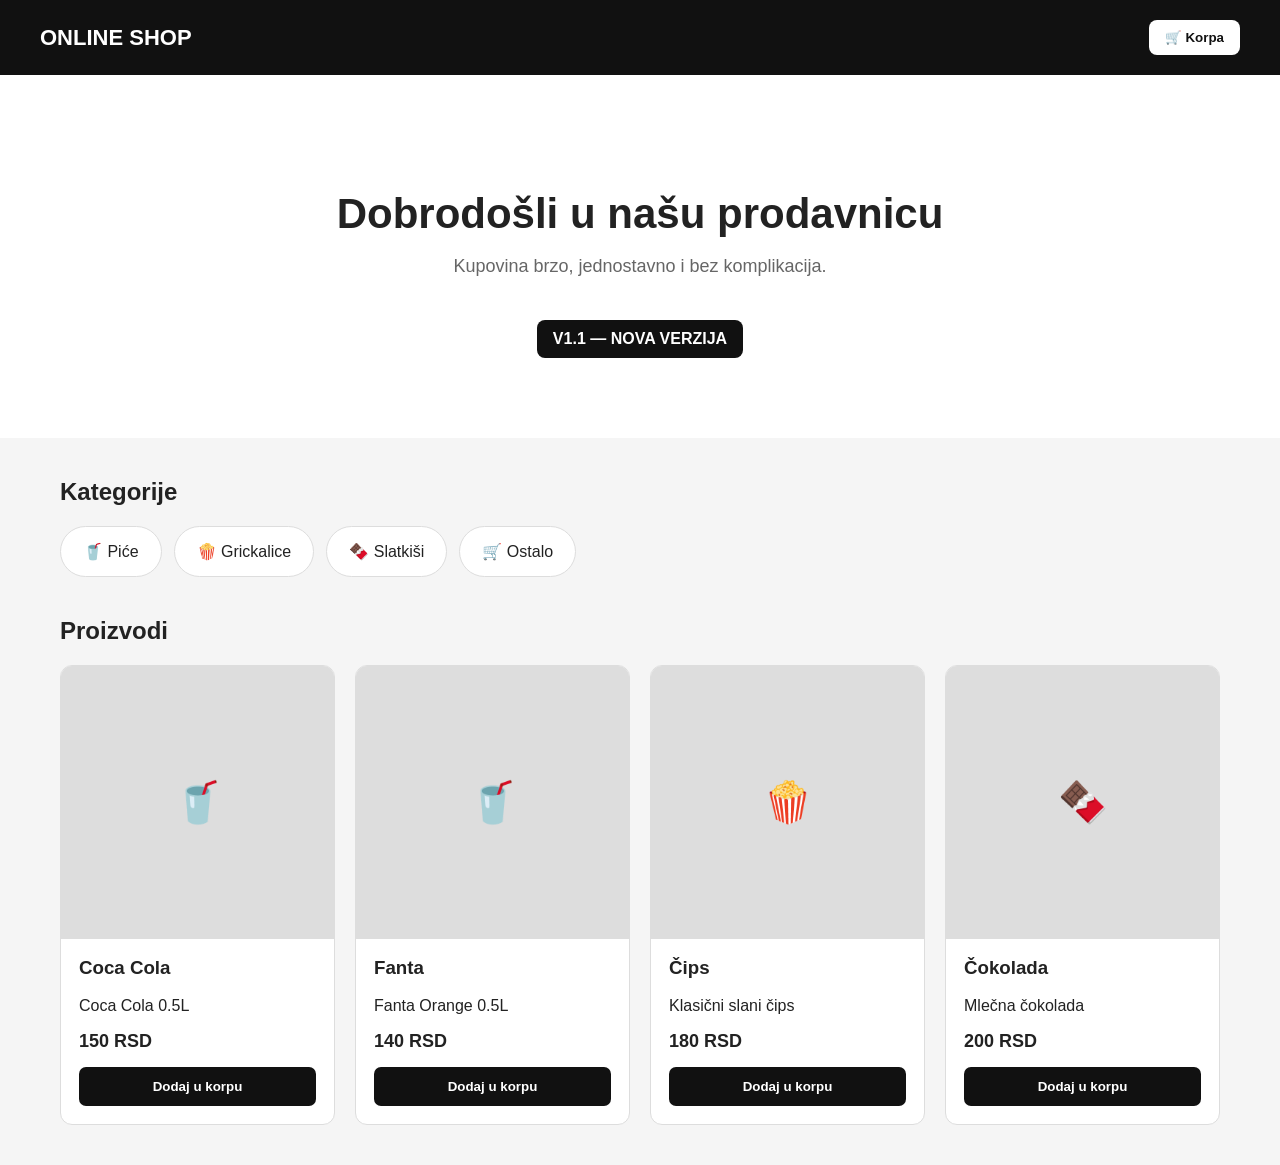
==== index.html @ a9a07c77 "Rename index.htlm to index.html" ====
<!DOCTYPE html>
<html lang="sr">
<head>
    <meta charset="UTF-8">
    <meta name="viewport" content="width=device-width, initial-scale=1.0">

    <title>Online Shop</title>

    <style>
        * {
            box-sizing: border-box;
        }

        body {
            margin: 0;
            font-family: Arial, sans-serif;
            background: #f5f5f5;
            color: #222;
        }

        header {
            background: #111;
            color: white;
            padding: 20px;
        }

        .header-inner {
            max-width: 1200px;
            margin: auto;

            display: flex;
            align-items: center;
            justify-content: space-between;
        }

        .logo {
            font-size: 22px;
            font-weight: bold;
        }

        .cart {
            background: white;
            color: #111;
            border: 0;
            padding: 10px 16px;
            border-radius: 8px;
            font-weight: bold;
        }

        .hero {
            background: white;
            text-align: center;
            padding: 80px 20px;
        }

        .hero h1 {
            font-size: 42px;
            margin-bottom: 15px;
        }

        .hero p {
            color: #666;
            font-size: 18px;
        }

        .version {
            display: inline-block;
            margin-top: 25px;
            padding: 10px 16px;
            background: #111;
            color: white;
            border-radius: 8px;
            font-weight: bold;
        }

        .section {
            max-width: 1200px;
            margin: 40px auto;
            padding: 0 20px;
        }

        .categories {
            display: flex;
            gap: 12px;
            flex-wrap: wrap;
        }

        .category {
            background: white;
            border: 1px solid #ddd;
            padding: 15px 22px;
            border-radius: 30px;
        }

        .products {
            display: grid;
            grid-template-columns: repeat(4, 1fr);
            gap: 20px;
        }

        .product {
            background: white;
            border-radius: 12px;
            overflow: hidden;
            border: 1px solid #ddd;
        }

        .product-image {
            width: 100%;
            aspect-ratio: 1;
            background: #ddd;

            display: flex;
            align-items: center;
            justify-content: center;

            font-size: 40px;
        }

        .product-info {
            padding: 18px;
        }

        .product h3 {
            margin-top: 0;
        }

        .price {
            font-size: 18px;
            font-weight: bold;
        }

        .add {
            margin-top: 15px;
            width: 100%;
            padding: 12px;

            background: #111;
            color: white;

            border: 0;
            border-radius: 7px;

            font-weight: bold;
        }

        @media (max-width: 800px) {
            .products {
                grid-template-columns: repeat(2, 1fr);
            }

            .hero h1 {
                font-size: 32px;
            }
        }

        @media (max-width: 500px) {
            .products {
                grid-template-columns: 1fr 1fr;
                gap: 10px;
            }

            .product-info {
                padding: 12px;
            }
        }
    </style>
</head>

<body>

<header>
    <div class="header-inner">
        <div class="logo">
            ONLINE SHOP
        </div>

        <button class="cart">
            🛒 Korpa
        </button>
    </div>
</header>


<section class="hero">

    <h1>
        Dobrodošli u našu prodavnicu
    </h1>

    <p>
        Kupovina brzo, jednostavno i bez komplikacija.
    </p>

    <div class="version">
        V1.1 — NOVA VERZIJA
    </div>

</section>


<section class="section">

    <h2>Kategorije</h2>

    <div class="categories">

        <div class="category">
            🥤 Piće
        </div>

        <div class="category">
            🍿 Grickalice
        </div>

        <div class="category">
            🍫 Slatkiši
        </div>

        <div class="category">
            🛒 Ostalo
        </div>

    </div>

</section>


<section class="section">

    <h2>Proizvodi</h2>

    <div class="products">

        <div class="product">

            <div class="product-image">
                🥤
            </div>

            <div class="product-info">

                <h3>Coca Cola</h3>

                <p>
                    Coca Cola 0.5L
                </p>

                <div class="price">
                    150 RSD
                </div>

                <button class="add">
                    Dodaj u korpu
                </button>

            </div>

        </div>


        <div class="product">

            <div class="product-image">
                🥤
            </div>

            <div class="product-info">

                <h3>Fanta</h3>

                <p>
                    Fanta Orange 0.5L
                </p>

                <div class="price">
                    140 RSD
                </div>

                <button class="add">
                    Dodaj u korpu
                </button>

            </div>

        </div>


        <div class="product">

            <div class="product-image">
                🍿
            </div>

            <div class="product-info">

                <h3>Čips</h3>

                <p>
                    Klasični slani čips
                </p>

                <div class="price">
                    180 RSD
                </div>

                <button class="add">
                    Dodaj u korpu
                </button>

            </div>

        </div>


        <div class="product">

            <div class="product-image">
                🍫
            </div>

            <div class="product-info">

                <h3>Čokolada</h3>

                <p>
                    Mlečna čokolada
                </p>

                <div class="price">
                    200 RSD
                </div>

                <button class="add">
                    Dodaj u korpu
                </button>

            </div>

        </div>

    </div>

</section>


<script>

    console.log("ONLINE SHOP V1.1 je učitan.");

</script>

</body>
</html>
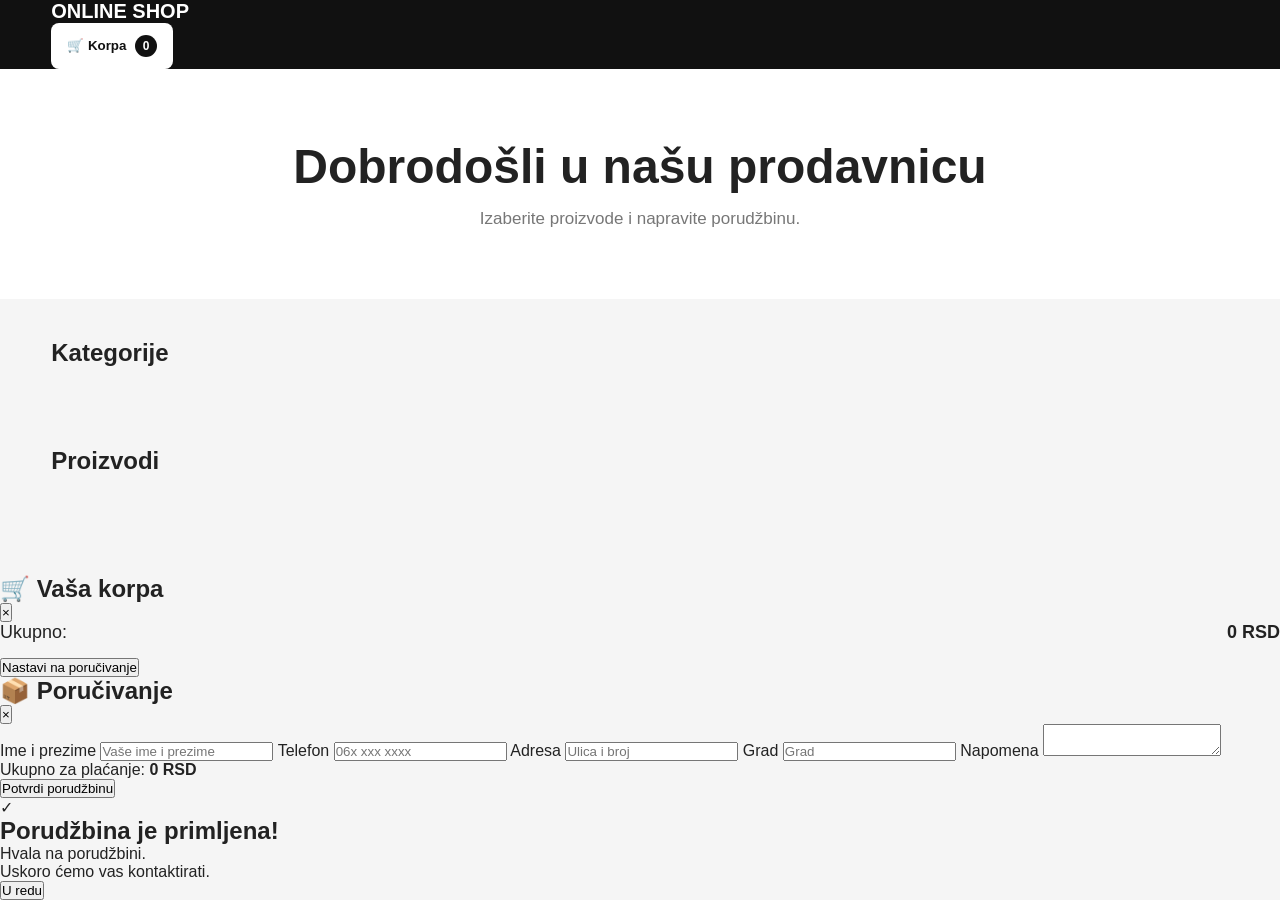
==== commit d748c0ea: "Update index.html" ====
--- a/index.html
+++ b/index.html
@@ -4,351 +4,256 @@
     <meta charset="UTF-8">
     <meta name="viewport" content="width=device-width, initial-scale=1.0">
 
-    <title>Online Shop</title>
-
-    <style>
-        * {
-            box-sizing: border-box;
-        }
-
-        body {
-            margin: 0;
-            font-family: Arial, sans-serif;
-            background: #f5f5f5;
-            color: #222;
-        }
-
-        header {
-            background: #111;
-            color: white;
-            padding: 20px;
-        }
-
-        .header-inner {
-            max-width: 1200px;
-            margin: auto;
-
-            display: flex;
-            align-items: center;
-            justify-content: space-between;
-        }
-
-        .logo {
-            font-size: 22px;
-            font-weight: bold;
-        }
-
-        .cart {
-            background: white;
-            color: #111;
-            border: 0;
-            padding: 10px 16px;
-            border-radius: 8px;
-            font-weight: bold;
-        }
-
-        .hero {
-            background: white;
-            text-align: center;
-            padding: 80px 20px;
-        }
-
-        .hero h1 {
-            font-size: 42px;
-            margin-bottom: 15px;
-        }
-
-        .hero p {
-            color: #666;
-            font-size: 18px;
-        }
-
-        .version {
-            display: inline-block;
-            margin-top: 25px;
-            padding: 10px 16px;
-            background: #111;
-            color: white;
-            border-radius: 8px;
-            font-weight: bold;
-        }
-
-        .section {
-            max-width: 1200px;
-            margin: 40px auto;
-            padding: 0 20px;
-        }
-
-        .categories {
-            display: flex;
-            gap: 12px;
-            flex-wrap: wrap;
-        }
-
-        .category {
-            background: white;
-            border: 1px solid #ddd;
-            padding: 15px 22px;
-            border-radius: 30px;
-        }
-
-        .products {
-            display: grid;
-            grid-template-columns: repeat(4, 1fr);
-            gap: 20px;
-        }
-
-        .product {
-            background: white;
-            border-radius: 12px;
-            overflow: hidden;
-            border: 1px solid #ddd;
-        }
-
-        .product-image {
-            width: 100%;
-            aspect-ratio: 1;
-            background: #ddd;
-
-            display: flex;
-            align-items: center;
-            justify-content: center;
-
-            font-size: 40px;
-        }
-
-        .product-info {
-            padding: 18px;
-        }
-
-        .product h3 {
-            margin-top: 0;
-        }
-
-        .price {
-            font-size: 18px;
-            font-weight: bold;
-        }
-
-        .add {
-            margin-top: 15px;
-            width: 100%;
-            padding: 12px;
-
-            background: #111;
-            color: white;
-
-            border: 0;
-            border-radius: 7px;
-
-            font-weight: bold;
-        }
-
-        @media (max-width: 800px) {
-            .products {
-                grid-template-columns: repeat(2, 1fr);
-            }
-
-            .hero h1 {
-                font-size: 32px;
-            }
-        }
-
-        @media (max-width: 500px) {
-            .products {
-                grid-template-columns: 1fr 1fr;
-                gap: 10px;
-            }
-
-            .product-info {
-                padding: 12px;
-            }
-        }
-    </style>
+    <title>ONLINE SHOP</title>
+
+    <link rel="stylesheet" href="css/style.css">
 </head>
 
 <body>
 
-<header>
-    <div class="header-inner">
+<header class="header">
+    <div class="container header-inner">
+
         <div class="logo">
             ONLINE SHOP
         </div>
 
-        <button class="cart">
+        <button class="cart-button" onclick="openCart()">
             🛒 Korpa
+            <span id="cart-count">0</span>
         </button>
+
     </div>
 </header>
 
 
-<section class="hero">
-
-    <h1>
-        Dobrodošli u našu prodavnicu
-    </h1>
-
-    <p>
-        Kupovina brzo, jednostavno i bez komplikacija.
-    </p>
-
-    <div class="version">
-        V1.1 — NOVA VERZIJA
-    </div>
-
-</section>
-
-
-<section class="section">
-
-    <h2>Kategorije</h2>
-
-    <div class="categories">
-
-        <div class="category">
-            🥤 Piće
-        </div>
-
-        <div class="category">
-            🍿 Grickalice
-        </div>
-
-        <div class="category">
-            🍫 Slatkiši
-        </div>
-
-        <div class="category">
-            🛒 Ostalo
-        </div>
-
-    </div>
-
-</section>
-
-
-<section class="section">
-
-    <h2>Proizvodi</h2>
-
-    <div class="products">
-
-        <div class="product">
-
-            <div class="product-image">
-                🥤
+<main>
+
+    <section class="hero">
+
+        <div class="container">
+
+            <h1>Dobrodošli u našu prodavnicu</h1>
+
+            <p>
+                Izaberite proizvode i napravite porudžbinu.
+            </p>
+
+        </div>
+
+    </section>
+
+
+    <section class="categories-section">
+
+        <div class="container">
+
+            <h2>Kategorije</h2>
+
+            <div id="categories" class="categories"></div>
+
+        </div>
+
+    </section>
+
+
+    <section class="products-section">
+
+        <div class="container">
+
+            <div class="section-title">
+
+                <h2>Proizvodi</h2>
+
+                <span id="product-count"></span>
+
             </div>
 
-            <div class="product-info">
-
-                <h3>Coca Cola</h3>
-
-                <p>
-                    Coca Cola 0.5L
-                </p>
-
-                <div class="price">
-                    150 RSD
-                </div>
-
-                <button class="add">
-                    Dodaj u korpu
-                </button>
+            <div id="products" class="products"></div>
+
+        </div>
+
+    </section>
+
+</main>
+
+
+<!-- KORPA -->
+
+<div id="cart-modal" class="modal">
+
+    <div class="modal-content">
+
+        <div class="modal-header">
+
+            <h2>🛒 Vaša korpa</h2>
+
+            <button onclick="closeCart()" class="close-button">
+                ×
+            </button>
+
+        </div>
+
+
+        <div id="cart-items"></div>
+
+
+        <div class="cart-total">
+
+            <span>Ukupno:</span>
+
+            <strong id="cart-total">0 RSD</strong>
+
+        </div>
+
+
+        <button
+            id="checkout-button"
+            class="primary-button"
+            onclick="openCheckout()">
+
+            Nastavi na poručivanje
+
+        </button>
+
+    </div>
+
+</div>
+
+
+<!-- PORUDŽBINA -->
+
+<div id="checkout-modal" class="modal">
+
+    <div class="modal-content">
+
+        <div class="modal-header">
+
+            <h2>📦 Poručivanje</h2>
+
+            <button onclick="closeCheckout()" class="close-button">
+                ×
+            </button>
+
+        </div>
+
+
+        <form id="order-form">
+
+            <label>
+                Ime i prezime
+            </label>
+
+            <input
+                type="text"
+                id="customer-name"
+                required
+                placeholder="Vaše ime i prezime">
+
+
+            <label>
+                Telefon
+            </label>
+
+            <input
+                type="tel"
+                id="customer-phone"
+                required
+                placeholder="06x xxx xxxx">
+
+
+            <label>
+                Adresa
+            </label>
+
+            <input
+                type="text"
+                id="customer-address"
+                required
+                placeholder="Ulica i broj">
+
+
+            <label>
+                Grad
+            </label>
+
+            <input
+                type="text"
+                id="customer-city"
+                required
+                placeholder="Grad">
+
+
+            <label>
+                Napomena
+            </label>
+
+            <textarea
+                id="customer-note"
+                placeholder="Dodatna napomena (opciono)">
+            </textarea>
+
+
+            <div class="checkout-summary">
+
+                <span>Ukupno za plaćanje:</span>
+
+                <strong id="checkout-total">
+                    0 RSD
+                </strong>
 
             </div>
 
-        </div>
-
-
-        <div class="product">
-
-            <div class="product-image">
-                🥤
-            </div>
-
-            <div class="product-info">
-
-                <h3>Fanta</h3>
-
-                <p>
-                    Fanta Orange 0.5L
-                </p>
-
-                <div class="price">
-                    140 RSD
-                </div>
-
-                <button class="add">
-                    Dodaj u korpu
-                </button>
-
-            </div>
-
-        </div>
-
-
-        <div class="product">
-
-            <div class="product-image">
-                🍿
-            </div>
-
-            <div class="product-info">
-
-                <h3>Čips</h3>
-
-                <p>
-                    Klasični slani čips
-                </p>
-
-                <div class="price">
-                    180 RSD
-                </div>
-
-                <button class="add">
-                    Dodaj u korpu
-                </button>
-
-            </div>
-
-        </div>
-
-
-        <div class="product">
-
-            <div class="product-image">
-                🍫
-            </div>
-
-            <div class="product-info">
-
-                <h3>Čokolada</h3>
-
-                <p>
-                    Mlečna čokolada
-                </p>
-
-                <div class="price">
-                    200 RSD
-                </div>
-
-                <button class="add">
-                    Dodaj u korpu
-                </button>
-
-            </div>
-
-        </div>
-
-    </div>
-
-</section>
-
-
-<script>
-
-    console.log("ONLINE SHOP V1.1 je učitan.");
-
-</script>
+
+            <button
+                type="submit"
+                class="primary-button">
+
+                Potvrdi porudžbinu
+
+            </button>
+
+        </form>
+
+    </div>
+
+</div>
+
+
+<!-- USPEŠNA PORUDŽBINA -->
+
+<div id="success-modal" class="modal">
+
+    <div class="modal-content success-content">
+
+        <div class="success-icon">
+            ✓
+        </div>
+
+        <h2>Porudžbina je primljena!</h2>
+
+        <p>
+            Hvala na porudžbini.
+        </p>
+
+        <p>
+            Uskoro ćemo vas kontaktirati.
+        </p>
+
+        <button
+            class="primary-button"
+            onclick="closeSuccess()">
+
+            U redu
+
+        </button>
+
+    </div>
+
+</div>
+
+
+<script src="js/app.js"></script>
 
 </body>
 </html>
--- a/css/style.css
+++ b/css/style.css
@@ -0,0 +1,524 @@
+* {
+    box-sizing: border-box;
+    margin: 0;
+    padding: 0;
+}
+
+:root {
+    --primary: #111;
+    --background: #f5f5f5;
+    --card: #ffffff;
+    --text: #222;
+    --muted: #777;
+    --border: #e5e5e5;
+}
+
+body {
+    font-family: Arial, Helvetica, sans-serif;
+    background: var(--background);
+    color: var(--text);
+}
+
+button,
+input {
+    font-family: inherit;
+}
+
+button {
+    cursor: pointer;
+}
+
+.container {
+    width: min(1200px, 92%);
+    margin: 0 auto;
+}
+
+
+/* HEADER */
+
+.header {
+    background: var(--primary);
+    color: white;
+    position: sticky;
+    top: 0;
+    z-index: 100;
+}
+
+.header-content {
+    min-height: 70px;
+
+    display: flex;
+    align-items: center;
+    justify-content: space-between;
+
+    gap: 25px;
+}
+
+.logo {
+    color: white;
+    text-decoration: none;
+    font-size: 20px;
+    font-weight: 700;
+    white-space: nowrap;
+}
+
+.search {
+    flex: 1;
+    max-width: 500px;
+}
+
+.search input {
+    width: 100%;
+    padding: 13px 16px;
+
+    border: none;
+    border-radius: 8px;
+
+    outline: none;
+    font-size: 15px;
+}
+
+.cart-button {
+    border: none;
+    background: white;
+    color: #111;
+
+    padding: 12px 16px;
+    border-radius: 8px;
+
+    font-weight: 600;
+}
+
+.cart-button span {
+    display: inline-flex;
+
+    min-width: 22px;
+    height: 22px;
+
+    align-items: center;
+    justify-content: center;
+
+    margin-left: 5px;
+
+    border-radius: 50%;
+    background: #111;
+    color: white;
+
+    font-size: 12px;
+}
+
+
+/* HERO */
+
+.hero {
+    background: white;
+    padding: 70px 0;
+
+    text-align: center;
+}
+
+.hero h1 {
+    font-size: clamp(30px, 5vw, 48px);
+    margin-bottom: 15px;
+}
+
+.hero p {
+    color: var(--muted);
+    font-size: 17px;
+}
+
+
+/* CATEGORIES */
+
+.categories-section {
+    padding: 40px 0 20px;
+}
+
+.categories-section h2,
+.products-section h2 {
+    margin-bottom: 20px;
+}
+
+.categories {
+    display: flex;
+    gap: 12px;
+
+    overflow-x: auto;
+    padding-bottom: 10px;
+}
+
+.category-button {
+    border: 1px solid var(--border);
+    background: white;
+
+    padding: 12px 20px;
+
+    border-radius: 30px;
+
+    white-space: nowrap;
+
+    transition: 0.2s;
+}
+
+.category-button:hover,
+.category-button.active {
+    background: #111;
+    color: white;
+}
+
+
+/* PRODUCTS */
+
+.products-section {
+    padding: 30px 0 80px;
+}
+
+.section-header {
+    display: flex;
+    align-items: center;
+    justify-content: space-between;
+}
+
+#productCount {
+    color: var(--muted);
+    font-size: 14px;
+}
+
+.products {
+    display: grid;
+
+    grid-template-columns: repeat(4, 1fr);
+
+    gap: 20px;
+}
+
+.product-card {
+    background: var(--card);
+
+    border-radius: 12px;
+
+    overflow: hidden;
+
+    border: 1px solid var(--border);
+
+    transition: transform 0.2s, box-shadow 0.2s;
+}
+
+.product-card:hover {
+    transform: translateY(-3px);
+
+    box-shadow:
+        0 10px 30px rgba(0, 0, 0, 0.08);
+}
+
+.product-image {
+    width: 100%;
+    aspect-ratio: 1 / 1;
+
+    object-fit: cover;
+
+    background: #eee;
+}
+
+.product-info {
+    padding: 18px;
+}
+
+.product-category {
+    font-size: 12px;
+    color: var(--muted);
+
+    margin-bottom: 7px;
+}
+
+.product-name {
+    font-size: 18px;
+    margin-bottom: 8px;
+}
+
+.product-description {
+    color: var(--muted);
+
+    font-size: 14px;
+    line-height: 1.5;
+
+    min-height: 42px;
+
+    margin-bottom: 15px;
+}
+
+.product-bottom {
+    display: flex;
+    align-items: center;
+    justify-content: space-between;
+
+    gap: 10px;
+}
+
+.product-price {
+    font-size: 18px;
+    font-weight: 700;
+}
+
+.add-button {
+    border: none;
+
+    background: #111;
+    color: white;
+
+    padding: 10px 14px;
+
+    border-radius: 7px;
+
+    font-weight: 600;
+}
+
+.add-button:hover {
+    opacity: 0.85;
+}
+
+
+/* CART */
+
+.cart-overlay {
+    position: fixed;
+
+    inset: 0;
+
+    background: rgba(0, 0, 0, 0.4);
+
+    opacity: 0;
+    visibility: hidden;
+
+    transition: 0.25s;
+
+    z-index: 200;
+}
+
+.cart {
+    position: fixed;
+
+    top: 0;
+    right: -420px;
+
+    width: min(420px, 100%);
+
+    height: 100vh;
+
+    background: white;
+
+    z-index: 201;
+
+    display: flex;
+    flex-direction: column;
+
+    transition: right 0.25s;
+}
+
+.cart.open {
+    right: 0;
+}
+
+.cart.open + .cart-overlay {
+    opacity: 1;
+    visibility: visible;
+}
+
+.cart-header {
+    padding: 20px;
+
+    border-bottom: 1px solid var(--border);
+
+    display: flex;
+    justify-content: space-between;
+    align-items: center;
+}
+
+.cart-header button {
+    border: none;
+    background: transparent;
+
+    font-size: 22px;
+}
+
+.cart-items {
+    flex: 1;
+
+    overflow-y: auto;
+
+    padding: 20px;
+}
+
+.empty-cart {
+    text-align: center;
+
+    color: var(--muted);
+
+    padding: 50px 20px;
+}
+
+.cart-item {
+    display: flex;
+
+    gap: 12px;
+
+    padding: 15px 0;
+
+    border-bottom: 1px solid var(--border);
+}
+
+.cart-item-image {
+    width: 70px;
+    height: 70px;
+
+    object-fit: cover;
+
+    border-radius: 8px;
+
+    background: #eee;
+}
+
+.cart-item-info {
+    flex: 1;
+}
+
+.cart-item-name {
+    font-weight: 600;
+
+    margin-bottom: 5px;
+}
+
+.cart-item-price {
+    font-size: 14px;
+
+    color: var(--muted);
+
+    margin-bottom: 8px;
+}
+
+.quantity {
+    display: flex;
+    align-items: center;
+    gap: 8px;
+}
+
+.quantity button {
+    width: 27px;
+    height: 27px;
+
+    border: 1px solid var(--border);
+
+    background: white;
+
+    border-radius: 5px;
+}
+
+.remove-item {
+    border: none;
+    background: transparent;
+
+    color: #999;
+
+    font-size: 13px;
+}
+
+.cart-footer {
+    padding: 20px;
+
+    border-top: 1px solid var(--border);
+}
+
+.cart-total {
+    display: flex;
+
+    justify-content: space-between;
+
+    font-size: 18px;
+
+    margin-bottom: 15px;
+}
+
+.checkout-button {
+    width: 100%;
+
+    border: none;
+
+    background: #111;
+    color: white;
+
+    padding: 15px;
+
+    border-radius: 8px;
+
+    font-weight: 700;
+
+    font-size: 15px;
+}
+
+
+/* RESPONSIVE */
+
+@media (max-width: 900px) {
+
+    .products {
+        grid-template-columns: repeat(3, 1fr);
+    }
+
+}
+
+@media (max-width: 700px) {
+
+    .header-content {
+        flex-wrap: wrap;
+
+        padding: 12px 0;
+    }
+
+    .search {
+        order: 3;
+
+        width: 100%;
+        max-width: none;
+    }
+
+    .hero {
+        padding: 50px 0;
+    }
+
+    .products {
+        grid-template-columns: repeat(2, 1fr);
+
+        gap: 12px;
+    }
+
+    .product-info {
+        padding: 13px;
+    }
+
+    .product-description {
+        font-size: 13px;
+    }
+
+}
+
+@media (max-width: 450px) {
+
+    .products {
+        grid-template-columns: repeat(2, 1fr);
+    }
+
+    .product-name {
+        font-size: 15px;
+    }
+
+    .product-price {
+        font-size: 15px;
+    }
+
+    .add-button {
+        padding: 8px 10px;
+
+        font-size: 12px;
+    }
+
+}
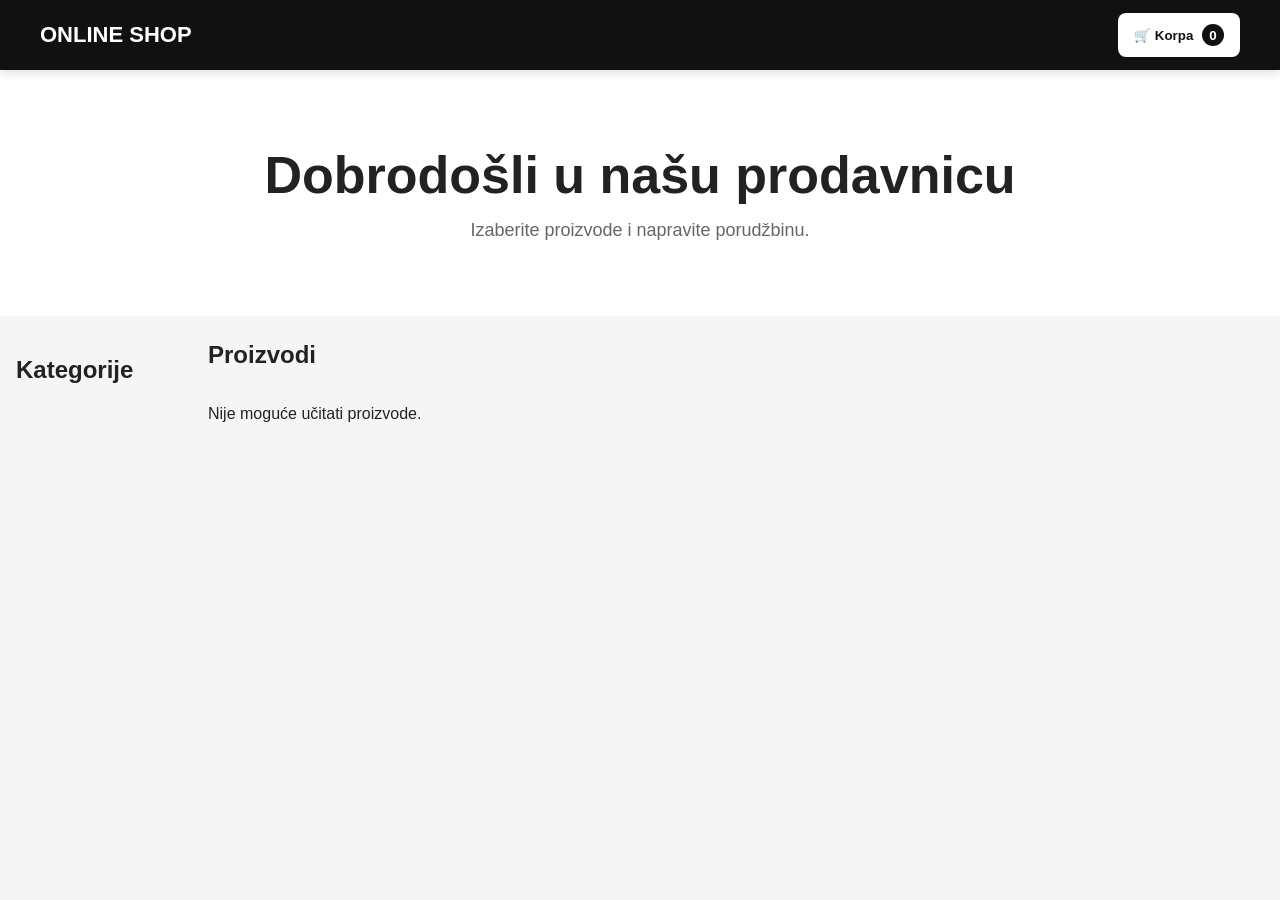
==== commit e942a064: "Update index.html" ====
--- a/index.html
+++ b/index.html
@@ -43,7 +43,7 @@
 
     </section>
 
-
+<div class="spajac">
     <section class="categories-section">
 
         <div class="container">
@@ -74,7 +74,7 @@
         </div>
 
     </section>
-
+</div>
 </main>
 
 
--- a/css/style.css
+++ b/css/style.css
@@ -1,81 +1,54 @@
 * {
     box-sizing: border-box;
+}
+
+html {
+    scroll-behavior: smooth;
+}
+
+body {
     margin: 0;
-    padding: 0;
-}
-
-:root {
-    --primary: #111;
-    --background: #f5f5f5;
-    --card: #ffffff;
-    --text: #222;
-    --muted: #777;
-    --border: #e5e5e5;
-}
-
-body {
     font-family: Arial, Helvetica, sans-serif;
-    background: var(--background);
-    color: var(--text);
+    background: #f5f5f5;
+    color: #222;
 }
 
 button,
-input {
+input,
+textarea {
     font-family: inherit;
 }
 
-button {
-    cursor: pointer;
-}
-
 .container {
-    width: min(1200px, 92%);
-    margin: 0 auto;
+    width: min(1200px, calc(100% - 32px));
+    margin: auto;
 }
 
 
 /* HEADER */
 
 .header {
-    background: var(--primary);
-    color: white;
     position: sticky;
     top: 0;
     z-index: 100;
-}
-
-.header-content {
+
+    background: #111;
+    color: white;
+
+    box-shadow: 0 2px 10px rgba(0,0,0,0.15);
+}
+
+.header-inner {
     min-height: 70px;
 
     display: flex;
     align-items: center;
     justify-content: space-between;
-
-    gap: 25px;
 }
 
 .logo {
-    color: white;
-    text-decoration: none;
-    font-size: 20px;
-    font-weight: 700;
-    white-space: nowrap;
-}
-
-.search {
-    flex: 1;
-    max-width: 500px;
-}
-
-.search input {
-    width: 100%;
-    padding: 13px 16px;
-
-    border: none;
-    border-radius: 8px;
-
-    outline: none;
-    font-size: 15px;
+    font-size: 22px;
+    font-weight: 800;
 }
 
 .cart-button {
@@ -83,13 +56,16 @@
     background: white;
     color: #111;
 
-    padding: 12px 16px;
+    padding: 11px 16px;
+
     border-radius: 8px;
 
-    font-weight: 600;
-}
-
-.cart-button span {
+    cursor: pointer;
+
+    font-weight: bold;
+}
+
+#cart-count {
     display: inline-flex;
 
     min-width: 22px;
@@ -100,11 +76,10 @@
 
     margin-left: 5px;
 
-    border-radius: 50%;
     background: #111;
     color: white;
 
-    font-size: 12px;
+    border-radius: 50%;
 }
 
 
@@ -112,107 +87,120 @@
 
 .hero {
     background: white;
-    padding: 70px 0;
+    padding: 75px 0;
 
     text-align: center;
 }
 
 .hero h1 {
-    font-size: clamp(30px, 5vw, 48px);
-    margin-bottom: 15px;
+    margin: 0 0 15px;
+
+    font-size: clamp(32px, 5vw, 52px);
 }
 
 .hero p {
-    color: var(--muted);
-    font-size: 17px;
+    margin: 0;
+
+    color: #666;
+
+    font-size: 18px;
 }
 
 
 /* CATEGORIES */
+.spajac {
+    display: flex;
+}
 
 .categories-section {
-    padding: 40px 0 20px;
+    padding: 40px 0 15px;
+    width: 15%;
 }
 
 .categories-section h2,
 .products-section h2 {
-    margin-bottom: 20px;
+    margin-top: 0;
 }
 
 .categories {
     display: flex;
-    gap: 12px;
-
-    overflow-x: auto;
-    padding-bottom: 10px;
+    gap: 10px;
+
+    flex-wrap: wrap;
 }
 
 .category-button {
-    border: 1px solid var(--border);
+    padding: 12px 20px;
+
+    border: 1px solid #ddd;
+
     background: white;
 
-    padding: 12px 20px;
-
     border-radius: 30px;
 
-    white-space: nowrap;
-
-    transition: 0.2s;
-}
-
-.category-button:hover,
+    cursor: pointer;
+
+    font-weight: bold;
+}
+
 .category-button.active {
     background: #111;
     color: white;
+    border-color: #111;
 }
 
 
 /* PRODUCTS */
 
 .products-section {
-    padding: 30px 0 80px;
-}
-
-.section-header {
-    display: flex;
+    padding: 25px 0 70px;
+    width: 85%;
+}
+
+.section-title {
+    display: flex;
+
     align-items: center;
     justify-content: space-between;
 }
 
-#productCount {
-    color: var(--muted);
-    font-size: 14px;
+#product-count {
+    color: #777;
 }
 
 .products {
     display: grid;
 
-    grid-template-columns: repeat(4, 1fr);
+    grid-template-columns:
+        repeat(4, minmax(0, 1fr));
 
     gap: 20px;
 }
 
-.product-card {
-    background: var(--card);
-
-    border-radius: 12px;
+.product {
+    background: white;
+
+    border-radius: 14px;
 
     overflow: hidden;
 
-    border: 1px solid var(--border);
-
-    transition: transform 0.2s, box-shadow 0.2s;
-}
-
-.product-card:hover {
+    border: 1px solid #e5e5e5;
+
+    transition:
+        transform 0.2s,
+        box-shadow 0.2s;
+}
+
+.product:hover {
     transform: translateY(-3px);
 
     box-shadow:
-        0 10px 30px rgba(0, 0, 0, 0.08);
+        0 8px 25px rgba(0,0,0,0.08);
 }
 
 .product-image {
     width: 100%;
+
     aspect-ratio: 1 / 1;
 
     object-fit: cover;
@@ -224,31 +212,25 @@
     padding: 18px;
 }
 
-.product-category {
-    font-size: 12px;
-    color: var(--muted);
-
-    margin-bottom: 7px;
-}
-
 .product-name {
-    font-size: 18px;
-    margin-bottom: 8px;
+    margin: 0 0 8px;
+
+    font-size: 19px;
 }
 
 .product-description {
-    color: var(--muted);
-
-    font-size: 14px;
-    line-height: 1.5;
-
     min-height: 42px;
 
-    margin-bottom: 15px;
+    margin: 0 0 15px;
+
+    color: #666;
+
+    line-height: 1.4;
 }
 
 .product-bottom {
     display: flex;
+
     align-items: center;
     justify-content: space-between;
 
@@ -257,7 +239,7 @@
 
 .product-price {
     font-size: 18px;
-    font-weight: 700;
+    font-weight: bold;
 }
 
 .add-button {
@@ -270,7 +252,9 @@
 
     border-radius: 7px;
 
-    font-weight: 600;
+    cursor: pointer;
+
+    font-weight: bold;
 }
 
 .add-button:hover {
@@ -278,93 +262,83 @@
 }
 
 
+/* MODAL */
+
+.modal {
+    display: none;
+
+    position: fixed;
+
+    inset: 0;
+
+    z-index: 1000;
+
+    background: rgba(0,0,0,0.55);
+
+    padding: 20px;
+
+    overflow-y: auto;
+}
+
+.modal.show {
+    display: flex;
+
+    align-items: center;
+    justify-content: center;
+}
+
+.modal-content {
+    width: min(600px, 100%);
+
+    background: white;
+
+    border-radius: 14px;
+
+    padding: 25px;
+
+    max-height: 90vh;
+
+    overflow-y: auto;
+}
+
+.modal-header {
+    display: flex;
+
+    align-items: center;
+    justify-content: space-between;
+
+    margin-bottom: 20px;
+}
+
+.modal-header h2 {
+    margin: 0;
+}
+
+.close-button {
+    border: none;
+
+    background: transparent;
+
+    font-size: 32px;
+
+    cursor: pointer;
+
+    line-height: 1;
+}
+
+
 /* CART */
 
-.cart-overlay {
-    position: fixed;
-
-    inset: 0;
-
-    background: rgba(0, 0, 0, 0.4);
-
-    opacity: 0;
-    visibility: hidden;
-
-    transition: 0.25s;
-
-    z-index: 200;
-}
-
-.cart {
-    position: fixed;
-
-    top: 0;
-    right: -420px;
-
-    width: min(420px, 100%);
-
-    height: 100vh;
-
-    background: white;
-
-    z-index: 201;
-
-    display: flex;
-    flex-direction: column;
-
-    transition: right 0.25s;
-}
-
-.cart.open {
-    right: 0;
-}
-
-.cart.open + .cart-overlay {
-    opacity: 1;
-    visibility: visible;
-}
-
-.cart-header {
-    padding: 20px;
-
-    border-bottom: 1px solid var(--border);
-
-    display: flex;
-    justify-content: space-between;
-    align-items: center;
-}
-
-.cart-header button {
-    border: none;
-    background: transparent;
-
-    font-size: 22px;
-}
-
-.cart-items {
-    flex: 1;
-
-    overflow-y: auto;
-
-    padding: 20px;
-}
-
-.empty-cart {
-    text-align: center;
-
-    color: var(--muted);
-
-    padding: 50px 20px;
-}
-
 .cart-item {
     display: flex;
 
-    gap: 12px;
+    align-items: center;
+
+    gap: 15px;
 
     padding: 15px 0;
 
-    border-bottom: 1px solid var(--border);
+    border-bottom: 1px solid #eee;
 }
 
 .cart-item-image {
@@ -374,151 +348,215 @@
     object-fit: cover;
 
     border-radius: 8px;
-
-    background: #eee;
 }
 
 .cart-item-info {
     flex: 1;
 }
 
-.cart-item-name {
-    font-weight: 600;
-
-    margin-bottom: 5px;
-}
-
-.cart-item-price {
-    font-size: 14px;
-
-    color: var(--muted);
-
-    margin-bottom: 8px;
+.cart-item-info h3 {
+    margin: 0 0 5px;
+
+    font-size: 16px;
+}
+
+.cart-item-info p {
+    margin: 0;
+
+    color: #666;
 }
 
 .quantity {
     display: flex;
-    align-items: center;
+
+    align-items: center;
+
     gap: 8px;
 }
 
 .quantity button {
-    width: 27px;
-    height: 27px;
-
-    border: 1px solid var(--border);
+    width: 30px;
+    height: 30px;
+
+    border: 1px solid #ddd;
 
     background: white;
 
-    border-radius: 5px;
-}
-
-.remove-item {
+    border-radius: 6px;
+
+    cursor: pointer;
+}
+
+.cart-total {
+    display: flex;
+
+    justify-content: space-between;
+
+    padding: 20px 0;
+
+    font-size: 20px;
+}
+
+
+/* FORM */
+
+label {
+    display: block;
+
+    margin: 15px 0 7px;
+
+    font-weight: bold;
+}
+
+input,
+textarea {
+    width: 100%;
+
+    padding: 13px;
+
+    border: 1px solid #ccc;
+
+    border-radius: 7px;
+
+    font-size: 16px;
+}
+
+textarea {
+    min-height: 100px;
+
+    resize: vertical;
+}
+
+.primary-button {
+    width: 100%;
+
+    padding: 14px;
+
     border: none;
-    background: transparent;
-
-    color: #999;
-
-    font-size: 13px;
-}
-
-.cart-footer {
-    padding: 20px;
-
-    border-top: 1px solid var(--border);
-}
-
-.cart-total {
+
+    border-radius: 8px;
+
+    background: #111;
+
+    color: white;
+
+    cursor: pointer;
+
+    font-size: 16px;
+
+    font-weight: bold;
+}
+
+.primary-button:hover {
+    opacity: 0.85;
+}
+
+.checkout-summary {
     display: flex;
 
     justify-content: space-between;
 
-    font-size: 18px;
-
-    margin-bottom: 15px;
-}
-
-.checkout-button {
-    width: 100%;
-
-    border: none;
+    margin: 25px 0;
+
+    font-size: 19px;
+}
+
+
+/* SUCCESS */
+
+.success-content {
+    text-align: center;
+}
+
+.success-icon {
+    width: 70px;
+    height: 70px;
+
+    margin: 0 auto 20px;
+
+    display: flex;
+
+    align-items: center;
+    justify-content: center;
+
+    border-radius: 50%;
 
     background: #111;
     color: white;
 
-    padding: 15px;
-
-    border-radius: 8px;
-
-    font-weight: 700;
-
-    font-size: 15px;
-}
-
-
-/* RESPONSIVE */
+    font-size: 40px;
+}
+
+
+/* EMPTY */
+
+.empty-cart {
+    padding: 30px 0;
+
+    text-align: center;
+
+    color: #777;
+}
+
+
+/* MOBILE */
 
 @media (max-width: 900px) {
 
     .products {
-        grid-template-columns: repeat(3, 1fr);
-    }
-
-}
-
-@media (max-width: 700px) {
-
-    .header-content {
-        flex-wrap: wrap;
-
-        padding: 12px 0;
-    }
-
-    .search {
-        order: 3;
-
-        width: 100%;
-        max-width: none;
+        grid-template-columns:
+            repeat(3, minmax(0, 1fr));
+    }
+
+}
+
+
+@media (max-width: 650px) {
+
+    .products {
+        grid-template-columns:
+            repeat(2, minmax(0, 1fr));
+
+        gap: 12px;
+    }
+
+    .product-info {
+        padding: 12px;
+    }
+
+    .product-bottom {
+        flex-direction: column;
+
+        align-items: stretch;
+    }
+
+    .product-price {
+        text-align: center;
     }
 
     .hero {
-        padding: 50px 0;
-    }
-
-    .products {
-        grid-template-columns: repeat(2, 1fr);
-
-        gap: 12px;
-    }
-
-    .product-info {
-        padding: 13px;
-    }
-
-    .product-description {
-        font-size: 13px;
-    }
-
-}
-
-@media (max-width: 450px) {
-
-    .products {
-        grid-template-columns: repeat(2, 1fr);
-    }
-
-    .product-name {
-        font-size: 15px;
-    }
-
-    .product-price {
-        font-size: 15px;
-    }
-
-    .add-button {
-        padding: 8px 10px;
-
-        font-size: 12px;
-    }
-
-}
+        padding: 55px 0;
+    }
+
+    .cart-item {
+        align-items: flex-start;
+    }
+
+}
+
+
+@media (max-width: 420px) {
+
+    .container {
+        width: min(100% - 20px, 1200px);
+    }
+
+    .logo {
+        font-size: 18px;
+    }
+
+    .cart-button {
+        padding: 9px 11px;
+    }
+
+}
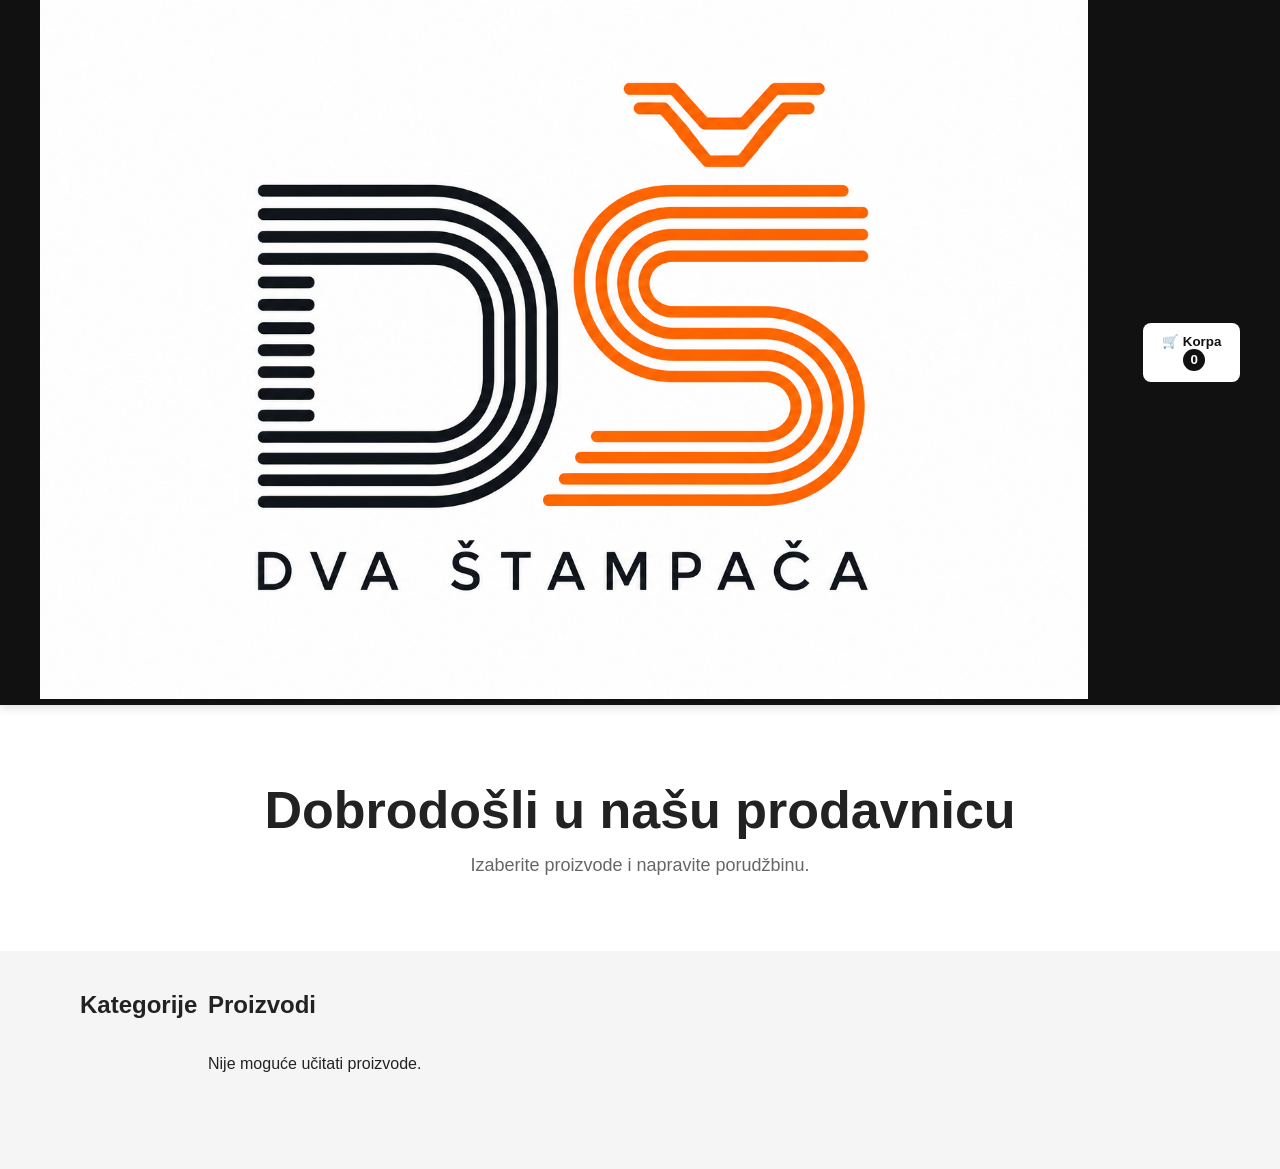
==== commit 94ef9108: "Update index.html" ====
--- a/index.html
+++ b/index.html
@@ -15,7 +15,7 @@
     <div class="container header-inner">
 
         <div class="logo">
-            ONLINE SHOP
+            <img src="LOGO.png" alt="DVA STAMPACA" style="width:95%;height:95%;">
         </div>
 
         <button class="cart-button" onclick="openCart()">
--- a/css/style.css
+++ b/css/style.css
@@ -113,7 +113,7 @@
 }
 
 .categories-section {
-    padding: 40px 0 15px;
+    padding: 40px 5% 40px;
     width: 15%;
 }
 
@@ -153,7 +153,7 @@
 /* PRODUCTS */
 
 .products-section {
-    padding: 25px 0 70px;
+    padding: 40px 0 80px;
     width: 85%;
 }
 
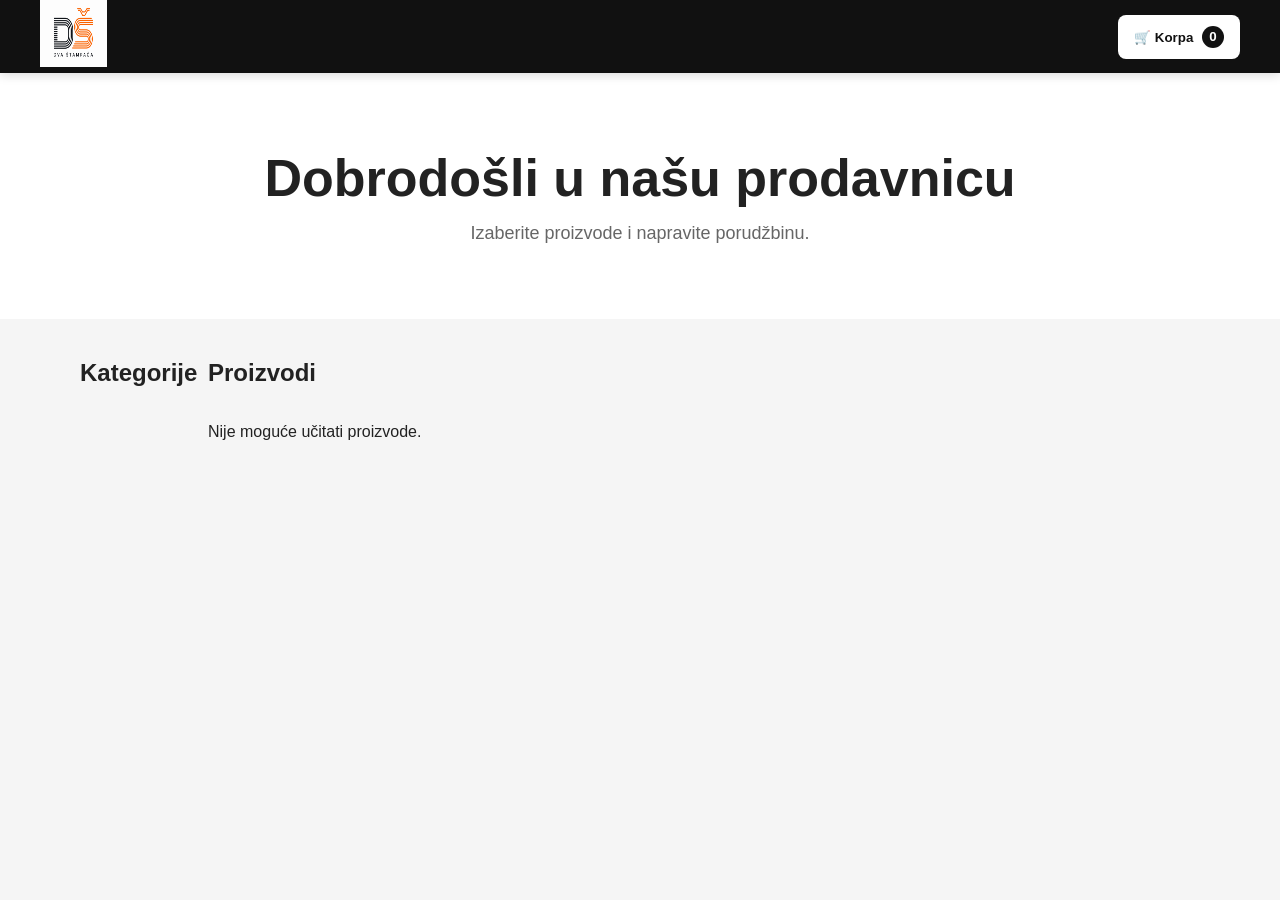
==== commit 96ff6ce6: "Update index.html" ====
--- a/index.html
+++ b/index.html
@@ -15,7 +15,7 @@
     <div class="container header-inner">
 
         <div class="logo">
-            <img src="LOGO.png" alt="DVA STAMPACA" style="width:95%;height:95%;">
+            <img src="LOGO.png" alt="DVA STAMPACA" style="width:67px;height:67px;">
         </div>
 
         <button class="cart-button" onclick="openCart()">
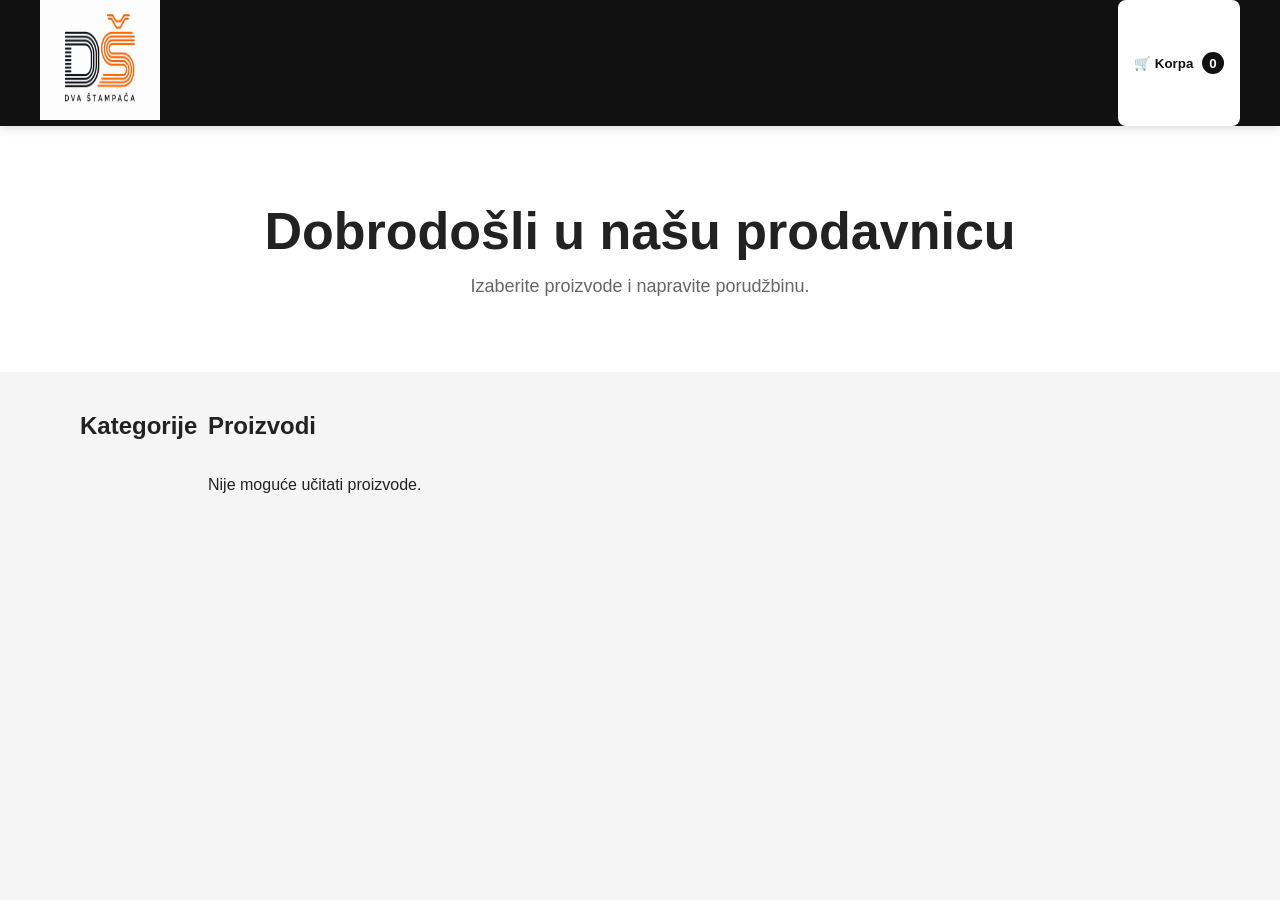
==== commit 3958e1d7: "Update index.html" ====
--- a/index.html
+++ b/index.html
@@ -15,7 +15,7 @@
     <div class="container header-inner">
 
         <div class="logo">
-            <img src="LOGO.png" alt="DVA STAMPACA" style="width:67px;height:67px;">
+            <img src="LOGO.png" alt="DVA STAMPACA" style="width:120px;height:120px;">
         </div>
 
         <button class="cart-button" onclick="openCart()">
--- a/css/style.css
+++ b/css/style.css
@@ -42,7 +42,7 @@
     min-height: 70px;
 
     display: flex;
-    align-items: center;
+    align-items: left;
     justify-content: space-between;
 }
 
